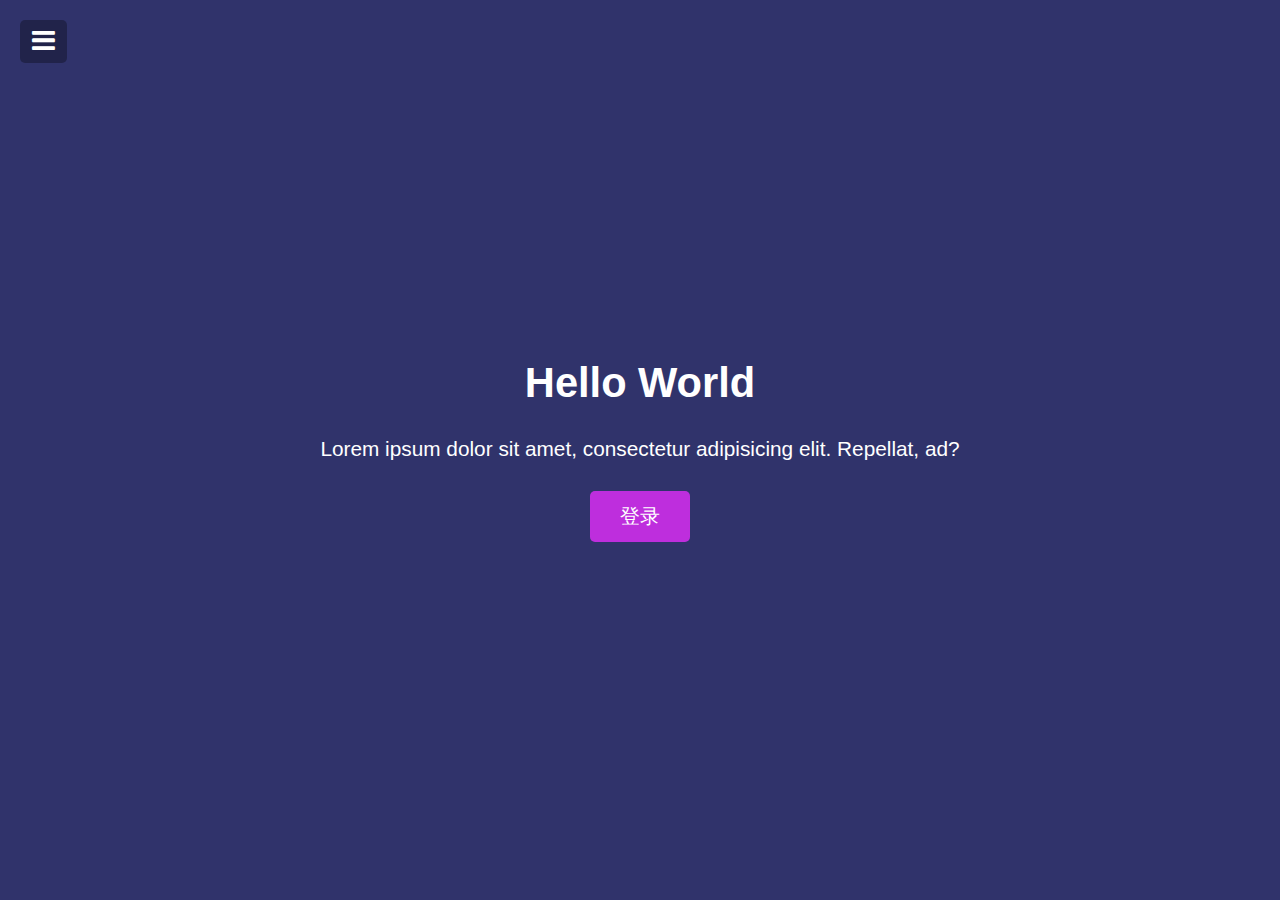
==== index.html @ f212ef92 "modal_menu_slider" ====
<!DOCTYPE html>
<html lang="en">
<head>
    <meta charset="UTF-8">
    <meta name="viewport" content="width=device-width, initial-scale=1.0">
    <title>Modal menu slider</title>
    <link rel="stylesheet" href="./style.css">
     <link rel="stylesheet" href="https://stackpath.bootstrapcdn.com/font-awesome/4.7.0/css/font-awesome.min.css">
</head>
<body>
    <nav>
        <ul>
            <li><a href="#">主页</a></li>
            <li><a href="#">内容介绍</a></li>
            <li><a href="#">关于我们</a></li>
            <li><a href="#">联系我们</a></li>
        </ul>
    </nav>

    <header>
        <button id="toggle" class="toggle">
            <i class="fa fa-bars fa-2x"></i>
        </button>

        <h1>Hello World</h1>
        <p> Lorem ipsum dolor sit amet, consectetur adipisicing elit. Repellat, ad?</p>
        <button class="cta-btn" id="open">登录</button>
    </header>

    <!-- modal -->
    <div class="modal-container" id="modal">
        <div class="modal">
            <button class="close-btn" id="close">
                <i class="fa fa-times"></i>
            </button>
            <div class="modal-header">
                <h3>登录</h3>
            </div>
            <div class="modal-content">
                <p>登录了解更多课程及促销活动</p>
                <form class="modal-form">
                    <div>
                        <label for="name">姓名</label>
                        <input type="text" id="name" placeholder="请输入姓名" class="form-input">
                    </div>
                    <div>
                        <label for="email">邮箱</label>
                        <input type="email" id="email" placeholder="请输入邮箱" class="form-input">
                    </div>
                    <div>
                        <label for="password">密码</label>
                        <input type="password" id="password" placeholder="请输入密码" class="form-input">
                    </div>
                    <div>
                        <label for="password2">确认密码</label>
                        <input type="password" id="password2" placeholder="请输入确认密码" class="form-input">
                    </div>
                    <input type="submit" value="提交" class="form-submit">
                </form>
            </div>
        </div>
    </div>
    <script src="./main.js"></script>
</body>
</html>
---- style.css ----
:root{
    --modal-duration:1s;
    --primary-color:#30336b;
    --secondary-color:#be2edd;
}

* {
    box-sizing: border-box;
}

body{
    font-family: 'Segoe UI', Tahoma, Geneva, Verdana, sans-serif;
    margin:0;
    transition: transform 0.3s ease;
}

body.show-nav{
    transform: translateX(200px);
}

nav{
    background-color: var(--primary-color);
    border-right: 2px solid rgba(200,200,200,.1);
    color:#fff;
    position:fixed;
    top: 0;
    left: 0;
    width: 200px;
    height: 100vh;
    z-index: 100;
    transform: translateX(-100%);
}

nav ul{
    padding: 0;
    list-style-type: none;
    margin: 0;
}

nav ul li{
    border-bottom: 2px solid rgba(200,200,200,.1);
    padding:20px;
}

nav ul li a{
    color: #fff;
    text-decoration: none;
}

nav ul li a:hover{
    text-decoration: underline;
}

header{
    background-color: var(--primary-color);
    color: #fff;
    font-size: 130%;
    text-align: center;
    position: relative;
    height: 100vh;
    display:flex;
    flex-direction: column;
    justify-content: center;
    align-items: center;
}

header h1{
    margin: 0;
}

header p{
    margin:30px 0;
}

button,input[type='submit']{
    background-color: var(--secondary-color);
    border:0;
    border-radius: 5px;
    color: #fff;
    cursor: pointer;
    padding: 8px 12px;
}

button:focus{
    outline:none;
}

.toggle{
    background-color:rgba(0,0,0,.3);
    position:absolute;
    top:20px;
    left: 20px;
}

.cta-btn{
    width: 100px;
    padding: 12px 0;
    font-size:20px;
}

.modal-container.show-modal{
    display:block;
}

.modal-container{
    background-color:rgba(0,0,0,.6);
    position:fixed;
    top: 0;
    left: 0;
    right: 0;
    bottom: 0;
    display:none;
}

.modal{
    background:#fff;
    border-radius: 5px;
    box-shadow: 0 0 10px rgba(0,0,0,.3);
    position:absolute;
    overflow: hidden;
    top:50%;
    left: 50%;
    transform:translate(-50%,-50%);
    max-width: 100%;
    width: 400px;
    animation-name: modalopen;
    animation-duration: var(--modal-duration);
}


.modal-header{
    background-color:var(--primary-color);
    color:#fff;
    padding:15px;
}

.modal-header h3{
    margin: 0;
    border-bottom: 1px solid #333;
}

.close-btn{
    background-color: transparent;
    position:absolute;
    top: 0;
    right: 0;
    font-size:25px;
}

.modal-content{
    padding: 20px;
}

.modal-form div{
    margin: 15px 0;
}


.modal-form label{
    display: block;
    margin-bottom: 5px;
}

.modal-form .form-input{
    padding: 8px;
    width: 100%;
}

@keyframes modalopen{
    from{
        opacity: 0;
    }
    to{
        opacity: 1;
    }
}
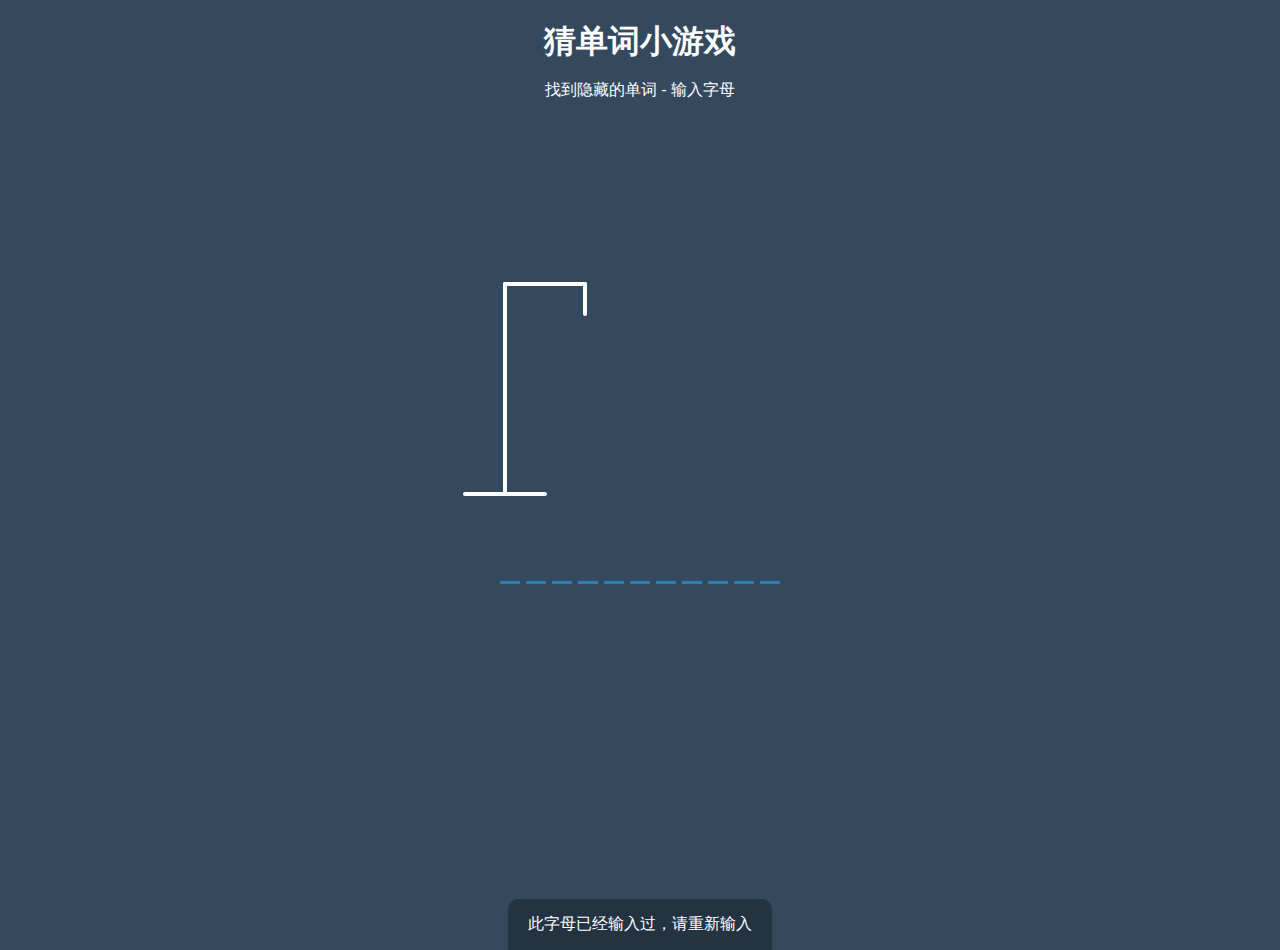
==== commit e84bef6e: "guess_word" ====
--- a/index.html
+++ b/index.html
@@ -3,63 +3,50 @@
 <head>
     <meta charset="UTF-8">
     <meta name="viewport" content="width=device-width, initial-scale=1.0">
-    <title>Modal menu slider</title>
+    <title>猜单词游戏</title>
     <link rel="stylesheet" href="./style.css">
-     <link rel="stylesheet" href="https://stackpath.bootstrapcdn.com/font-awesome/4.7.0/css/font-awesome.min.css">
 </head>
 <body>
-    <nav>
-        <ul>
-            <li><a href="#">主页</a></li>
-            <li><a href="#">内容介绍</a></li>
-            <li><a href="#">关于我们</a></li>
-            <li><a href="#">联系我们</a></li>
-        </ul>
-    </nav>
+    <h1>猜单词小游戏</h1>
+    <p>找到隐藏的单词 - 输入字母</p>
+    <div class="game-container">
+        <svg height="250" width="200" class="figure-container">
+            <line x1="60" y1="20" x2="140" y2="20" />
+            <line x1="140" y1="20" x2="140" y2="50" />
+            <line x1="60" y1="20" x2="60" y2="230" />
+            <line x1="20" y1="230" x2="100" y2="230" />
 
-    <header>
-        <button id="toggle" class="toggle">
-            <i class="fa fa-bars fa-2x"></i>
-        </button>
+            <!-- 火柴人 -->
+            <circle cx="140" cy="70" r="20" class="figure-part" />
+            <line x1="140" y1="90" x2="140" y2="140" class="figure-part" />
+            <line x1="140" y1="120" x2="120" y2="100" class="figure-part" />
+            <line x1="140" y1="120" x2="160" y2="100" class="figure-part" />
+            <line x1="140" y1="140" x2="120" y2="170" class="figure-part" />
+            <line x1="140" y1="140" x2="160" y2="170" class="figure-part" />
+        </svg>
 
-        <h1>Hello World</h1>
-        <p> Lorem ipsum dolor sit amet, consectetur adipisicing elit. Repellat, ad?</p>
-        <button class="cta-btn" id="open">登录</button>
-    </header>
+        <!-- 错误提示 -->
+        <div class="wrong-letters-container">
+            <div id="wrong-letters"></div>
+        </div>
 
-    <!-- modal -->
-    <div class="modal-container" id="modal">
-        <div class="modal">
-            <button class="close-btn" id="close">
-                <i class="fa fa-times"></i>
-            </button>
-            <div class="modal-header">
-                <h3>登录</h3>
-            </div>
-            <div class="modal-content">
-                <p>登录了解更多课程及促销活动</p>
-                <form class="modal-form">
-                    <div>
-                        <label for="name">姓名</label>
-                        <input type="text" id="name" placeholder="请输入姓名" class="form-input">
-                    </div>
-                    <div>
-                        <label for="email">邮箱</label>
-                        <input type="email" id="email" placeholder="请输入邮箱" class="form-input">
-                    </div>
-                    <div>
-                        <label for="password">密码</label>
-                        <input type="password" id="password" placeholder="请输入密码" class="form-input">
-                    </div>
-                    <div>
-                        <label for="password2">确认密码</label>
-                        <input type="password" id="password2" placeholder="请输入确认密码" class="form-input">
-                    </div>
-                    <input type="submit" value="提交" class="form-submit">
-                </form>
-            </div>
+        <!-- 单词输入框 -->
+        <div id="word" class="word"></div>
+    </div>
+
+    <!-- 弹出框 -->
+    <div class="popup-container" id="popup-container">
+        <div class="popup">
+            <h2 id="final-message"></h2>
+            <button id="play-button">再玩一次</button>
         </div>
     </div>
+
+    <!-- 提示框 -->
+    <div id="notification-container" class="notification-container">
+        <p>此字母已经输入过，请重新输入</p>
+    </div>
+    
     <script src="./main.js"></script>
 </body>
 </html>--- a/style.css
+++ b/style.css
@@ -1,176 +1,130 @@
-:root{
-    --modal-duration:1s;
-    --primary-color:#30336b;
-    --secondary-color:#be2edd;
-}
-
-* {
+*{
     box-sizing: border-box;
 }
 
 body{
-    font-family: 'Segoe UI', Tahoma, Geneva, Verdana, sans-serif;
-    margin:0;
-    transition: transform 0.3s ease;
+    background-color: #34495e;
+    color: #fff;
+    display:flex;
+    flex-direction:column;
+    align-items: center;
+    height: 80vh;
+    margin: 0;
+    overflow:hidden;
+    font-family: Arial, Helvetica, sans-serif;
 }
 
-body.show-nav{
-    transform: translateX(200px);
+h1{
+    margin: 20px 0 0;
 }
 
-nav{
-    background-color: var(--primary-color);
-    border-right: 2px solid rgba(200,200,200,.1);
-    color:#fff;
-    position:fixed;
-    top: 0;
-    left: 0;
-    width: 200px;
-    height: 100vh;
-    z-index: 100;
-    transform: translateX(-100%);
+.game-container{
+    padding: 20px 30px;
+    position: relative;
+    margin: auto;
+    height: 350px;
+    width: 450px;
 }
 
-nav ul{
-    padding: 0;
-    list-style-type: none;
-    margin: 0;
+.figure-container{
+    fill: transparent;
+    stroke:#fff;
+    stroke-width:4px;
+    stroke-linecap: round; 
 }
 
-nav ul li{
-    border-bottom: 2px solid rgba(200,200,200,.1);
-    padding:20px;
+.figure-part{
+    display:none;
 }
 
-nav ul li a{
-    color: #fff;
-    text-decoration: none;
+.wrong-letters-container{
+    position:absolute;
+    top:20px;
+    right: 20px;
+    display: flex;
+    flex-direction: column;
+    text-align:right;
 }
 
-nav ul li a:hover{
-    text-decoration: underline;
+.wrong-letters-container p{
+    margin: 0 0 5px;
 }
 
-header{
-    background-color: var(--primary-color);
-    color: #fff;
-    font-size: 130%;
-    text-align: center;
-    position: relative;
-    height: 100vh;
-    display:flex;
-    flex-direction: column;
-    justify-content: center;
-    align-items: center;
+.wrong-letters-container span{
+    font-size: 24px;
 }
 
-header h1{
-    margin: 0;
+.word{
+    display: flex;
+    position:absolute;
+    bottom:10px;
+    left: 50%;
+    transform:translateX(-50%);
 }
 
-header p{
-    margin:30px 0;
+.letter{
+    border-bottom: 3px solid #2980b9;
+    display:inline-flex;
+    font-size: 30px;
+    align-items: center;
+    justify-content:center;
+    margin: 0 3px;
+    height: 50px;
+    width:20px;
 }
 
-button,input[type='submit']{
-    background-color: var(--secondary-color);
-    border:0;
-    border-radius: 5px;
-    color: #fff;
-    cursor: pointer;
-    padding: 8px 12px;
-}
-
-button:focus{
-    outline:none;
-}
-
-.toggle{
+.popup-container{
     background-color:rgba(0,0,0,.3);
-    position:absolute;
-    top:20px;
-    left: 20px;
-}
-
-.cta-btn{
-    width: 100px;
-    padding: 12px 0;
-    font-size:20px;
-}
-
-.modal-container.show-modal{
-    display:block;
-}
-
-.modal-container{
-    background-color:rgba(0,0,0,.6);
     position:fixed;
     top: 0;
     left: 0;
     right: 0;
     bottom: 0;
-    display:none;
+    display: flex;
+    align-items:center;
+    justify-content: center;
+    display: none; 
 }
 
-.modal{
-    background:#fff;
+.popup{
+    background-color:#2980b9;
     border-radius: 5px;
-    box-shadow: 0 0 10px rgba(0,0,0,.3);
-    position:absolute;
-    overflow: hidden;
-    top:50%;
-    left: 50%;
-    transform:translate(-50%,-50%);
-    max-width: 100%;
-    width: 400px;
-    animation-name: modalopen;
-    animation-duration: var(--modal-duration);
+    box-shadow: 0 15px 10px 3px rgba(0,0,0,.1);
+    padding: 20px;
+    text-align: center;
 }
 
-
-.modal-header{
-    background-color:var(--primary-color);
-    color:#fff;
-    padding:15px;
+.popup button{
+    cursor: pointer;
+    background-color:#fff;
+    color: #2980b9;
+    border: 0;
+    margin-top: 20px;
+    padding:12px 20px;
+    font-size: 16px;
 }
 
-.modal-header h3{
-    margin: 0;
-    border-bottom: 1px solid #333;
+.popup button:focus{
+    outline:0;
 }
 
-.close-btn{
-    background-color: transparent;
-    position:absolute;
-    top: 0;
-    right: 0;
-    font-size:25px;
+.popup button:active{
+    transform: scale(0.95);
 }
 
-.modal-content{
-    padding: 20px;
+.notification-container{
+    background-color:rgba(0,0,0,.3);
+    border-radius: 10px 10px 0 0;
+    padding:15px 20px;
+    position: absolute;
+    bottom:-50px;
+    transition:transform 0.3s ease-in-out;
 }
 
-.modal-form div{
-    margin: 15px 0;
+.notification-container p{
+    margin:0;
 }
 
-
-.modal-form label{
-    display: block;
-    margin-bottom: 5px;
-}
-
-.modal-form .form-input{
-    padding: 8px;
-    width: 100%;
-}
-
-@keyframes modalopen{
-    from{
-        opacity: 0;
-    }
-    to{
-        opacity: 1;
-    }
+.notification-container.show{
+    transform:translateY(-50px);
 }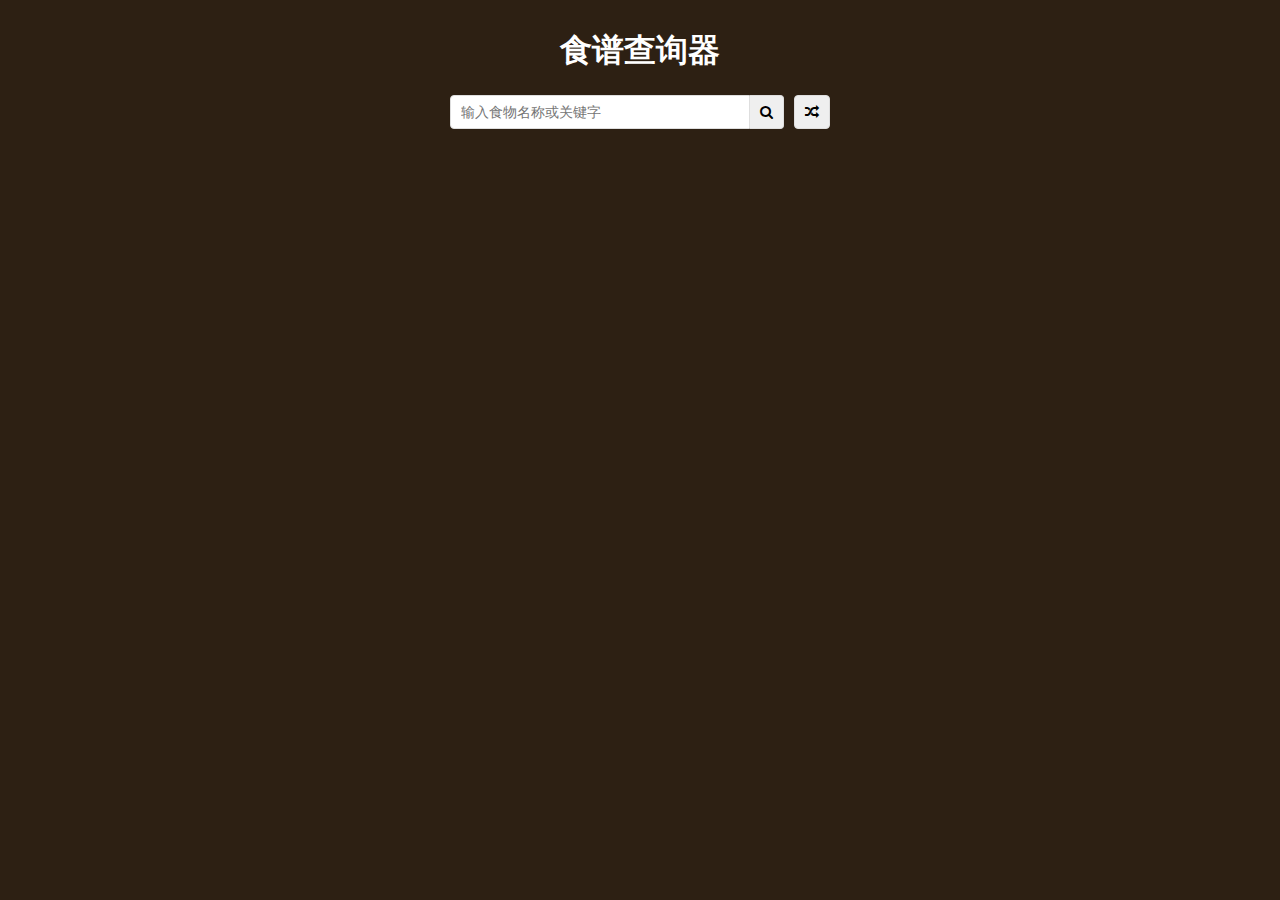
==== commit 10f577b3: "meal_finder" ====
--- a/index.html
+++ b/index.html
@@ -3,50 +3,31 @@
 <head>
     <meta charset="UTF-8">
     <meta name="viewport" content="width=device-width, initial-scale=1.0">
-    <title>猜单词游戏</title>
+    <title>食谱查询器</title>
     <link rel="stylesheet" href="./style.css">
+    <link rel="stylesheet" href="https://stackpath.bootstrapcdn.com/font-awesome/4.7.0/css/font-awesome.min.css">
 </head>
 <body>
-    <h1>猜单词小游戏</h1>
-    <p>找到隐藏的单词 - 输入字母</p>
-    <div class="game-container">
-        <svg height="250" width="200" class="figure-container">
-            <line x1="60" y1="20" x2="140" y2="20" />
-            <line x1="140" y1="20" x2="140" y2="50" />
-            <line x1="60" y1="20" x2="60" y2="230" />
-            <line x1="20" y1="230" x2="100" y2="230" />
+    <div class="container">
+        <h1>食谱查询器</h1>
 
-            <!-- 火柴人 -->
-            <circle cx="140" cy="70" r="20" class="figure-part" />
-            <line x1="140" y1="90" x2="140" y2="140" class="figure-part" />
-            <line x1="140" y1="120" x2="120" y2="100" class="figure-part" />
-            <line x1="140" y1="120" x2="160" y2="100" class="figure-part" />
-            <line x1="140" y1="140" x2="120" y2="170" class="figure-part" />
-            <line x1="140" y1="140" x2="160" y2="170" class="figure-part" />
-        </svg>
-
-        <!-- 错误提示 -->
-        <div class="wrong-letters-container">
-            <div id="wrong-letters"></div>
+        <div class="flex">
+            <form class="flex" id="submit">
+                <input type="text" id="search" placeholder="输入食物名称或关键字">
+                <button class="search-btn" type="submit">
+                    <i class="fa fa-search"></i>
+                </button>
+            </form>
+            <button class="random-btn" id="random">
+                <i class="fa fa-random"></i>
+            </button>
         </div>
 
-        <!-- 单词输入框 -->
-        <div id="word" class="word"></div>
+        <div id="result-heading"></div>
+        <div id="meals" class="meals"></div>
+        <div id="single-meal"></div>
     </div>
 
-    <!-- 弹出框 -->
-    <div class="popup-container" id="popup-container">
-        <div class="popup">
-            <h2 id="final-message"></h2>
-            <button id="play-button">再玩一次</button>
-        </div>
-    </div>
-
-    <!-- 提示框 -->
-    <div id="notification-container" class="notification-container">
-        <p>此字母已经输入过，请重新输入</p>
-    </div>
-    
     <script src="./main.js"></script>
 </body>
 </html>--- a/style.css
+++ b/style.css
@@ -3,128 +3,164 @@
 }
 
 body{
-    background-color: #34495e;
-    color: #fff;
+    background-color: #2d2013;
+    color:#ffffff;
+    font-family: Verdana, Geneva, Tahoma, sans-serif;
+}
+
+.container{
+    margin:auto;
+    max-width:800px;
     display:flex;
     flex-direction:column;
     align-items: center;
-    height: 80vh;
-    margin: 0;
-    overflow:hidden;
-    font-family: Arial, Helvetica, sans-serif;
+    justify-content:center;
 }
 
-h1{
-    margin: 20px 0 0;
+.flex{
+    display:flex;
 }
 
-.game-container{
-    padding: 20px 30px;
-    position: relative;
-    margin: auto;
-    height: 350px;
-    width: 450px;
+input,button{
+    border:1px solid #dedede;
+    border-top-left-radius: 4px;
+    border-bottom-left-radius: 4px;
+    font-size: 14px;
+    padding:8px 10px;
+    margin: 0;
 }
 
-.figure-container{
-    fill: transparent;
-    stroke:#fff;
-    stroke-width:4px;
-    stroke-linecap: round; 
+input:focus,button:focus{
+    outline:none;
 }
 
-.figure-part{
-    display:none;
+input[type="text"]{
+    width:300px;
 }
 
-.wrong-letters-container{
-    position:absolute;
-    top:20px;
-    right: 20px;
-    display: flex;
-    flex-direction: column;
-    text-align:right;
+.search-btn{
+    cursor: pointer;
+    border-left: 0;
+    border-radius: 0;
+    border-top-right-radius: 4px;
+    border-bottom-right-radius: 4px;
 }
 
-.wrong-letters-container p{
-    margin: 0 0 5px;
+.random-btn{
+    cursor: pointer;
+    margin-left: 10px;
+    border-top-right-radius: 4px;
+    border-bottom-right-radius: 4px;
 }
 
-.wrong-letters-container span{
-    font-size: 24px;
+.meals{
+    display: grid;
+    grid-template-columns: repeat(4,1fr);
+    grid-gap:20px;
+    margin-top:20px;
 }
 
-.word{
-    display: flex;
-    position:absolute;
-    bottom:10px;
-    left: 50%;
-    transform:translateX(-50%);
-}
-
-.letter{
-    border-bottom: 3px solid #2980b9;
-    display:inline-flex;
-    font-size: 30px;
-    align-items: center;
-    justify-content:center;
-    margin: 0 3px;
-    height: 50px;
-    width:20px;
-}
-
-.popup-container{
-    background-color:rgba(0,0,0,.3);
-    position:fixed;
-    top: 0;
-    left: 0;
-    right: 0;
-    bottom: 0;
-    display: flex;
-    align-items:center;
-    justify-content: center;
-    display: none; 
-}
-
-.popup{
-    background-color:#2980b9;
-    border-radius: 5px;
-    box-shadow: 0 15px 10px 3px rgba(0,0,0,.1);
-    padding: 20px;
+.meal{
+    cursor: pointer;
+    position: relative;
+    height: 180px;
+    width:180px;
     text-align: center;
 }
 
-.popup button{
-    cursor: pointer;
-    background-color:#fff;
-    color: #2980b9;
-    border: 0;
-    margin-top: 20px;
-    padding:12px 20px;
-    font-size: 16px;
+.meal img{
+    width: 100%;
+    height: 100%;
+    border: 4px solid #fff;
+    border-radius: 2px;
 }
 
-.popup button:focus{
-    outline:0;
+.meal .meal-info{
+    position: absolute;
+    top: 0;
+    left: 0;
+    width: 100%;
+    height: 100%;
+    background-color: rgba(0,0,0,.7);
+    display: flex;
+    align-items: center;
+    justify-content: center;
+    opacity: 0;
+    transition: opacity 0.2s ease-in;
 }
 
-.popup button:active{
-    transform: scale(0.95);
+.meal:hover .meal-info{
+    opacity: 1;
 }
 
-.notification-container{
-    background-color:rgba(0,0,0,.3);
-    border-radius: 10px 10px 0 0;
-    padding:15px 20px;
-    position: absolute;
-    bottom:-50px;
-    transition:transform 0.3s ease-in-out;
+.single-meal {
+    margin: 30px auto;
+    width: 70%;
 }
-
-.notification-container p{
-    margin:0;
+  
+.single-meal img {
+    width: 300px;
+    margin: 15px;
+    border: 4px solid #fff;
+    border-radius: 2px;
 }
-
-.notification-container.show{
-    transform:translateY(-50px);
-}+  
+.single-meal-info {
+    margin: 20px;
+    padding: 10px;
+    border: 2px #e09850 dashed;
+    border-radius: 5px;
+}
+  
+.single-meal p {
+    margin: 0 auto;
+    letter-spacing: 0.5px;
+    line-height: 1.5;
+}
+  
+.single-meal ul {
+    padding-left: 0;
+    list-style-type: none;
+}
+  
+.single-meal ul li {
+    border: 1px solid #ededed;
+    border-radius: 5px;
+    background-color: #fff;
+    display: inline-block;
+    color: #2d2013;
+    font-size: 12px;
+    font-weight: bold;
+    padding: 5px;
+    margin: 0 5px 5px 0;
+}
+  
+@media (max-width: 800px) {
+    .meals {
+      grid-template-columns: repeat(3, 1fr);
+    }
+}
+  
+@media (max-width: 700px) {
+    .meals {
+      grid-template-columns: repeat(2, 1fr);
+    }
+    .meal {
+      height: 200px;
+      width: 200px;
+    }
+}
+  
+@media (max-width: 500px) {
+    input[type="text"] {
+      width: 100%;
+    }
+    .meals {
+      grid-template-columns: 1fr;
+    }
+    .meal {
+      width: 300px;
+      height: 300px;
+    }
+}
+  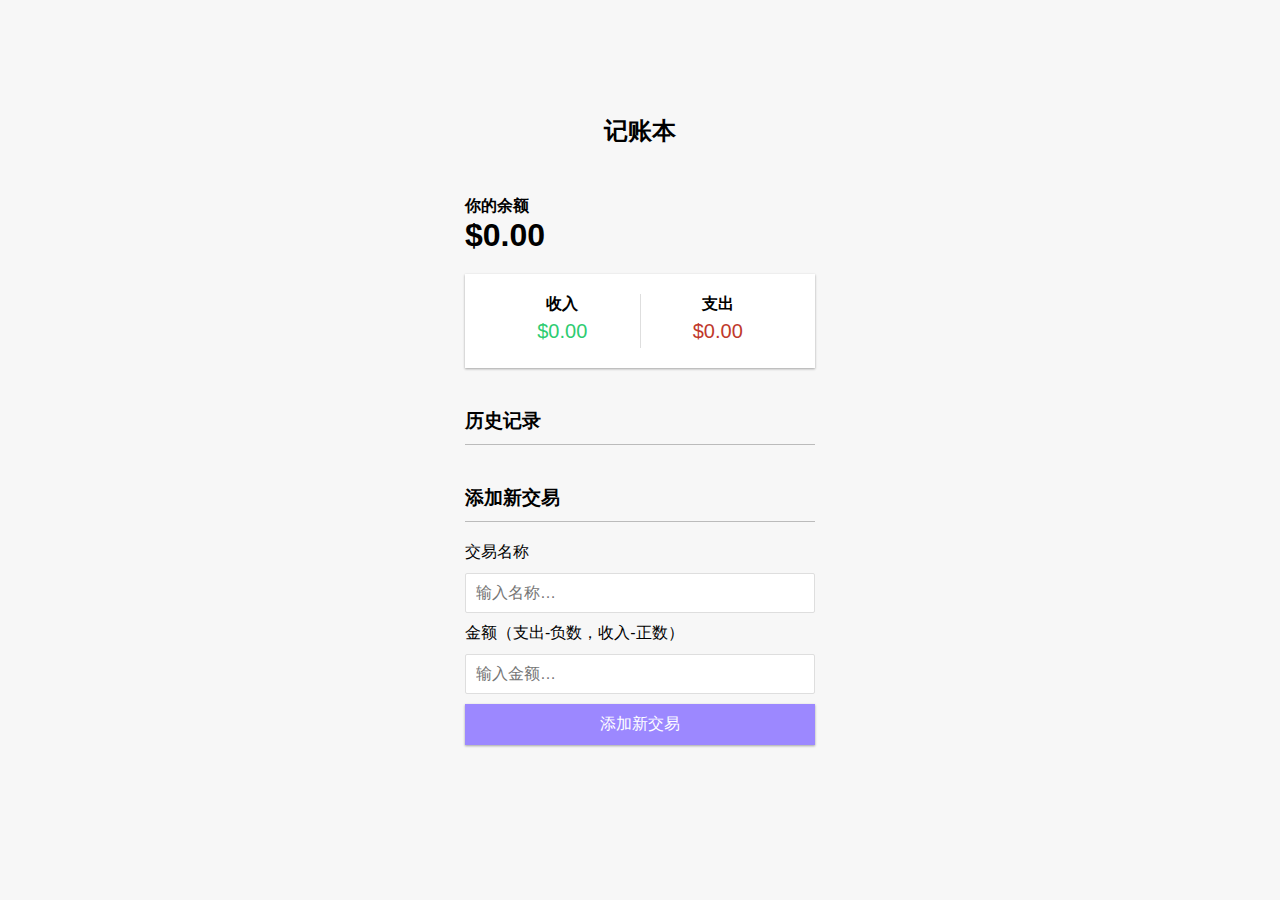
==== commit 6eb53698: "expense_tracker" ====
--- a/index.html
+++ b/index.html
@@ -1,33 +1,47 @@
-<!DOCTYPE html>
+<!doctype html>
 <html lang="en">
 <head>
     <meta charset="UTF-8">
-    <meta name="viewport" content="width=device-width, initial-scale=1.0">
-    <title>食谱查询器</title>
+    <meta name="viewport"
+          content="width=device-width, user-scalable=no, initial-scale=1.0, maximum-scale=1.0, minimum-scale=1.0">
+    <meta http-equiv="X-UA-Compatible" content="ie=edge">
+    <title>记账本</title>
     <link rel="stylesheet" href="./style.css">
-    <link rel="stylesheet" href="https://stackpath.bootstrapcdn.com/font-awesome/4.7.0/css/font-awesome.min.css">
 </head>
 <body>
+    <h2>记账本</h2>
+    <!--   收支栏   -->
     <div class="container">
-        <h1>食谱查询器</h1>
+        <h4>你的余额</h4>
+        <h1 id="balance">$0.00</h1>
 
-        <div class="flex">
-            <form class="flex" id="submit">
-                <input type="text" id="search" placeholder="输入食物名称或关键字">
-                <button class="search-btn" type="submit">
-                    <i class="fa fa-search"></i>
-                </button>
-            </form>
-            <button class="random-btn" id="random">
-                <i class="fa fa-random"></i>
-            </button>
+        <div class="inc-exp-container">
+            <div>
+                <h4>收入</h4>
+                <p id="money-plus" class="money plus">+$0.00</p>
+            </div>
+            <div>
+                <h4>支出</h4>
+                <p id="money-minus" class="money minus">-$0.00</p>
+            </div>
         </div>
-
-        <div id="result-heading"></div>
-        <div id="meals" class="meals"></div>
-        <div id="single-meal"></div>
+        <!--   历史记录   -->
+        <h3>历史记录</h3>
+        <ul id="list" class="list"></ul>
+        <!--   添加新交易   -->
+        <h3>添加新交易</h3>
+        <form id="form">
+            <div class="form-control">
+                <label for="text">交易名称</label>
+                <input type="text" id="text" placeholder="输入名称…">
+            </div>
+            <div class="form-control">
+                <label for="amount">金额（支出-负数，收入-正数）</label>
+                <input type="number" id="amount" placeholder="输入金额…">
+            </div>
+            <button class="btn">添加新交易</button>
+        </form>
     </div>
-
     <script src="./main.js"></script>
 </body>
 </html>--- a/style.css
+++ b/style.css
@@ -1,166 +1,149 @@
+:root {
+    --box-shadow: 0 1px 3px rgba(0, 0, 0, 0.12), 0 1px 2px rgba(0, 0, 0, 0.24);
+    --plus-color: #2ecc71;
+    --minus-color: #c0392b;
+    --delete-btn: #e74c3c;
+    --add-btn: #9c88ff;
+}
+
 *{
     box-sizing: border-box;
 }
 
 body{
-    background-color: #2d2013;
-    color:#ffffff;
-    font-family: Verdana, Geneva, Tahoma, sans-serif;
+    background-color: #f7f7f7;
+    display: flex;
+    flex-direction: column;
+    align-items: center;
+    justify-content: center;
+    min-height: 100vh;
+    margin: 0;
+    font-family: Arial, Helvetica, sans-serif;
 }
 
 .container{
-    margin:auto;
-    max-width:800px;
-    display:flex;
-    flex-direction:column;
-    align-items: center;
-    justify-content:center;
+    margin: 30px auto;
+    width: 350px;
 }
 
-.flex{
-    display:flex;
-}
-
-input,button{
-    border:1px solid #dedede;
-    border-top-left-radius: 4px;
-    border-bottom-left-radius: 4px;
-    font-size: 14px;
-    padding:8px 10px;
+h1{
     margin: 0;
 }
 
-input:focus,button:focus{
-    outline:none;
+h3{
+    border-bottom: 1px solid #bbb;
+    padding-bottom: 10px;
+    margin: 40px 0 10px;
 }
 
-input[type="text"]{
-    width:300px;
+h4{
+    margin: 0;
 }
 
-.search-btn{
-    cursor: pointer;
-    border-left: 0;
-    border-radius: 0;
-    border-top-right-radius: 4px;
-    border-bottom-right-radius: 4px;
+.inc-exp-container{
+    background-color: #fff;
+    box-shadow: var(--box-shadow);
+    padding: 20px;
+    display: flex;
+    justify-content: space-between;
+    margin: 20px 0;
 }
 
-.random-btn{
-    cursor: pointer;
-    margin-left: 10px;
-    border-top-right-radius: 4px;
-    border-bottom-right-radius: 4px;
-}
-
-.meals{
-    display: grid;
-    grid-template-columns: repeat(4,1fr);
-    grid-gap:20px;
-    margin-top:20px;
-}
-
-.meal{
-    cursor: pointer;
-    position: relative;
-    height: 180px;
-    width:180px;
+.inc-exp-container > div{
+    flex:1;
     text-align: center;
 }
 
-.meal img{
-    width: 100%;
-    height: 100%;
-    border: 4px solid #fff;
-    border-radius: 2px;
+.inc-exp-container > div:first-of-type{
+    border-right: 1px solid #dedede;
 }
 
-.meal .meal-info{
-    position: absolute;
-    top: 0;
-    left: 0;
-    width: 100%;
-    height: 100%;
-    background-color: rgba(0,0,0,.7);
-    display: flex;
-    align-items: center;
-    justify-content: center;
-    opacity: 0;
-    transition: opacity 0.2s ease-in;
+.money{
+    font-size: 20px;
+    margin: 5px 0;
 }
 
-.meal:hover .meal-info{
-    opacity: 1;
+.money.plus{
+    color: var(--plus-color);
 }
 
-.single-meal {
-    margin: 30px auto;
-    width: 70%;
+.money.minus{
+    color: var(--minus-color);
 }
-  
-.single-meal img {
-    width: 300px;
-    margin: 15px;
-    border: 4px solid #fff;
+
+label{
+    display: inline-block;
+    margin:10px 0;
+}
+
+input[type="text"],input[type="number"]{
+    border: 1px solid #dedede;
     border-radius: 2px;
+    display: block;
+    font-size: 16px;
+    padding: 10px;
+    width: 100%;
 }
-  
-.single-meal-info {
-    margin: 20px;
+
+.btn{
+    cursor: pointer;
+    background-color: var(--add-btn);
+    box-shadow: var(--box-shadow);
+    color: #fff;
+    border: 0;
+    display: block;
+    font-size: 16px;
+    margin: 10px 0 30px;
+    padding:10px;
+    width: 100%;
+}
+
+.btn,.delete-btn:focus{
+    outline: none;
+}
+
+.list{
+    list-style-type: none;
+    padding: 0;
+    margin-bottom: 20px;
+}
+
+.list li{
+    background-color: #fff;
+    box-shadow: var(--box-shadow);
+    color: #333;
+    display: flex;
+    justify-content: space-between;
+    align-items: center;
+    position: relative;
     padding: 10px;
-    border: 2px #e09850 dashed;
-    border-radius: 5px;
+    margin: 10px 0;
 }
-  
-.single-meal p {
-    margin: 0 auto;
-    letter-spacing: 0.5px;
-    line-height: 1.5;
+
+.list li.plus{
+    border-right: 5px solid var(--plus-color);
 }
-  
-.single-meal ul {
-    padding-left: 0;
-    list-style-type: none;
+
+.list li.minus{
+    border-right: 5px solid var(--minus-color);
 }
-  
-.single-meal ul li {
-    border: 1px solid #ededed;
-    border-radius: 5px;
-    background-color: #fff;
-    display: inline-block;
-    color: #2d2013;
-    font-size: 12px;
-    font-weight: bold;
-    padding: 5px;
-    margin: 0 5px 5px 0;
+
+.delete-btn{
+    cursor: pointer;
+    background-color: var(--delete-btn);
+    border:0;
+    color:#fff;
+    font-size: 20px;
+    line-height: 20px;
+    padding: 2px 5px;
+    position: absolute;
+    top: 50%;
+    left: 0;
+    transform: translate(-100%,-50%);
+    opacity: 0;
+    transition: opacity 0.3s ease;
 }
-  
-@media (max-width: 800px) {
-    .meals {
-      grid-template-columns: repeat(3, 1fr);
-    }
-}
-  
-@media (max-width: 700px) {
-    .meals {
-      grid-template-columns: repeat(2, 1fr);
-    }
-    .meal {
-      height: 200px;
-      width: 200px;
-    }
-}
-  
-@media (max-width: 500px) {
-    input[type="text"] {
-      width: 100%;
-    }
-    .meals {
-      grid-template-columns: 1fr;
-    }
-    .meal {
-      width: 300px;
-      height: 300px;
-    }
-}
-  +
+.list li:hover .delete-btn{
+    opacity: 1;
+}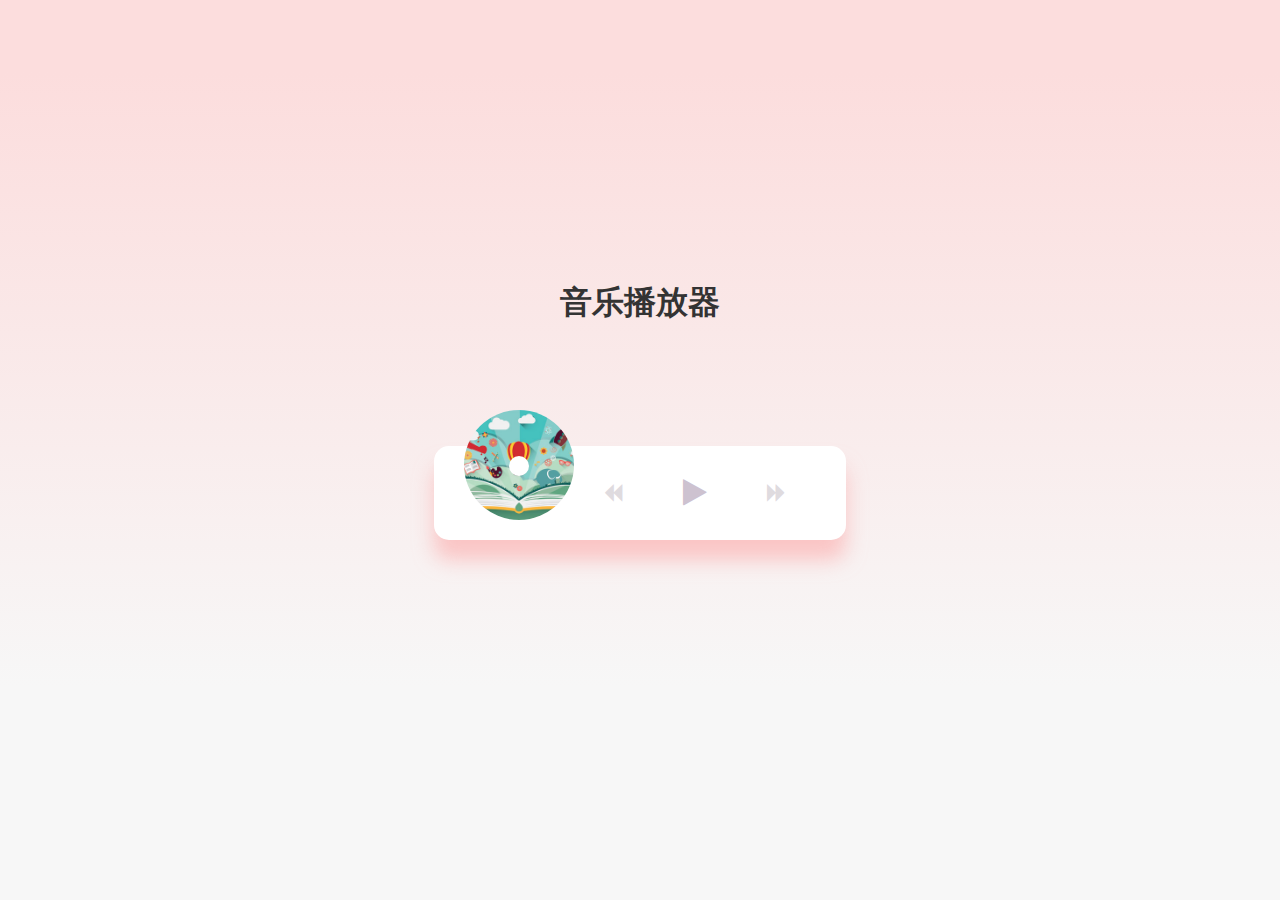
==== commit 237eff1b: "music-player" ====
--- a/index.html
+++ b/index.html
@@ -5,42 +5,38 @@
     <meta name="viewport"
           content="width=device-width, user-scalable=no, initial-scale=1.0, maximum-scale=1.0, minimum-scale=1.0">
     <meta http-equiv="X-UA-Compatible" content="ie=edge">
-    <title>记账本</title>
     <link rel="stylesheet" href="./style.css">
+    <link rel="stylesheet" href="https://stackpath.bootstrapcdn.com/font-awesome/4.7.0/css/font-awesome.min.css">
+    <title>音乐播放器</title>
 </head>
 <body>
-    <h2>记账本</h2>
-    <!--   收支栏   -->
-    <div class="container">
-        <h4>你的余额</h4>
-        <h1 id="balance">$0.00</h1>
+    <h1>音乐播放器</h1>
 
-        <div class="inc-exp-container">
-            <div>
-                <h4>收入</h4>
-                <p id="money-plus" class="money plus">+$0.00</p>
-            </div>
-            <div>
-                <h4>支出</h4>
-                <p id="money-minus" class="money minus">-$0.00</p>
+    <div class="music-container" id="music-container">
+        <div class="music-info">
+            <h4 id="title"></h4>
+            <div class="progress-container" id="progress-container">
+                <div class="progress" id="progress"></div>
             </div>
         </div>
-        <!--   历史记录   -->
-        <h3>历史记录</h3>
-        <ul id="list" class="list"></ul>
-        <!--   添加新交易   -->
-        <h3>添加新交易</h3>
-        <form id="form">
-            <div class="form-control">
-                <label for="text">交易名称</label>
-                <input type="text" id="text" placeholder="输入名称…">
-            </div>
-            <div class="form-control">
-                <label for="amount">金额（支出-负数，收入-正数）</label>
-                <input type="number" id="amount" placeholder="输入金额…">
-            </div>
-            <button class="btn">添加新交易</button>
-        </form>
+
+        <audio src="./music/ukulele.mp3" id="audio"></audio>
+
+        <div class="img-container">
+            <img src="./images/ukulele.jpg" alt="music-cover" id="cover">
+        </div>
+
+        <div class="navigation">
+            <button id="prev" class="action-btn">
+                <i class="fa fa-backward"></i>
+            </button>
+            <button id="play" class="action-btn action-btn-big">
+                <i class="fa fa-play"></i>
+            </button>
+            <button id="next" class="action-btn">
+                <i class="fa fa-forward"></i>
+            </button>
+        </div>
     </div>
     <script src="./main.js"></script>
 </body>
--- a/style.css
+++ b/style.css
@@ -1,149 +1,140 @@
-:root {
-    --box-shadow: 0 1px 3px rgba(0, 0, 0, 0.12), 0 1px 2px rgba(0, 0, 0, 0.24);
-    --plus-color: #2ecc71;
-    --minus-color: #c0392b;
-    --delete-btn: #e74c3c;
-    --add-btn: #9c88ff;
-}
-
 *{
     box-sizing: border-box;
 }
 
 body{
-    background-color: #f7f7f7;
+    background-image: linear-gradient(0deg,
+    rgba(247,247,247,1) 23.8%,
+    rgba(252,221,221,1) 92%);
+    height: 100vh;
     display: flex;
     flex-direction: column;
     align-items: center;
-    justify-content: center;
-    min-height: 100vh;
+    justify-content:center;
+    font-family: 'Segoe UI', Tahoma, Geneva, Verdana, sans-serif;
     margin: 0;
-    font-family: Arial, Helvetica, sans-serif;
-}
-
-.container{
-    margin: 30px auto;
-    width: 350px;
 }
 
 h1{
+    color: #333;
+}
+
+.music-container{
+    background-color: #fff;
+    border-radius: 15px;
+    box-shadow: 0 20px 20px 0 rgba(252,169,169,.6);
+    display: flex;
+    padding: 20px 30px;
+    position: relative;
+    margin:100px 0;
+    z-index: 10;
+}
+
+.img-container{
+    position: relative;
+    width: 110px;
+}
+
+.img-container::after{
+    content: '';
+    width: 20px;
+    height: 20px;
+    background-color: #fff;
+    border-radius: 50%;
+    position: absolute;
+    bottom: 100%;
+    left: 50%;
+    transform: translate(-50%,50%);
+}
+
+.img-container img{
+    border-radius: 50%;
+    object-fit: cover;
+    height: 110px;
+    width: inherit;
+    position: absolute;
+    bottom: 0;
+    left: 0;
+    animation: rotate 3s linear infinite;
+    animation-play-state: paused;
+}
+
+.music-container.play .img-container img{
+    animation-play-state: running;
+}
+
+@keyframes rotate {
+    from{
+        transform: rotate(0deg);
+    }
+    to{
+        transform: rotate(360deg);
+    }
+}
+
+.navigation{
+    display: flex;
+    align-items: center;
+    justify-content: center;
+    z-index: 1;
+}
+
+.action-btn{
+    background-color: #fff;
+    border:0;
+    color: #dfdbdf;
+    font-size: 20px;
+    cursor: pointer;
+    padding: 10px;
+    margin: 0 20px;
+}
+
+.action-btn:focus{
+    outline: none;
+}
+
+.action-btn.action-btn-big{
+    color: #cdc2d0;
+    font-size: 30px;
+}
+
+
+.music-info{
+    background-color: rgba(255,255,255,.5);
+    border-radius: 15px 15px 0 0;
+    position: absolute;
+    top: 0;
+    left: 20px;
+    transform: translateY(0%);
+    opacity: 0;
+    transition: all .3s ease-in;
+    z-index: 0;
+    width: calc(100% - 40px);
+    padding: 10px 10px 10px 150px;
+}
+
+.music-container.play .music-info{
+    transform: translateY(-100%);
+    opacity: 1;
+}
+
+.music-info h4{
     margin: 0;
 }
 
-h3{
-    border-bottom: 1px solid #bbb;
-    padding-bottom: 10px;
-    margin: 40px 0 10px;
-}
-
-h4{
-    margin: 0;
-}
-
-.inc-exp-container{
+.progress-container{
     background-color: #fff;
-    box-shadow: var(--box-shadow);
-    padding: 20px;
-    display: flex;
-    justify-content: space-between;
-    margin: 20px 0;
-}
-
-.inc-exp-container > div{
-    flex:1;
-    text-align: center;
-}
-
-.inc-exp-container > div:first-of-type{
-    border-right: 1px solid #dedede;
-}
-
-.money{
-    font-size: 20px;
-    margin: 5px 0;
-}
-
-.money.plus{
-    color: var(--plus-color);
-}
-
-.money.minus{
-    color: var(--minus-color);
-}
-
-label{
-    display: inline-block;
-    margin:10px 0;
-}
-
-input[type="text"],input[type="number"]{
-    border: 1px solid #dedede;
-    border-radius: 2px;
-    display: block;
-    font-size: 16px;
-    padding: 10px;
+    border-radius: 5px;
+    cursor: pointer;
+    margin: 10px 0;
+    height: 4px;
     width: 100%;
 }
 
-.btn{
-    cursor: pointer;
-    background-color: var(--add-btn);
-    box-shadow: var(--box-shadow);
-    color: #fff;
-    border: 0;
-    display: block;
-    font-size: 16px;
-    margin: 10px 0 30px;
-    padding:10px;
-    width: 100%;
-}
-
-.btn,.delete-btn:focus{
-    outline: none;
-}
-
-.list{
-    list-style-type: none;
-    padding: 0;
-    margin-bottom: 20px;
-}
-
-.list li{
-    background-color: #fff;
-    box-shadow: var(--box-shadow);
-    color: #333;
-    display: flex;
-    justify-content: space-between;
-    align-items: center;
-    position: relative;
-    padding: 10px;
-    margin: 10px 0;
-}
-
-.list li.plus{
-    border-right: 5px solid var(--plus-color);
-}
-
-.list li.minus{
-    border-right: 5px solid var(--minus-color);
-}
-
-.delete-btn{
-    cursor: pointer;
-    background-color: var(--delete-btn);
-    border:0;
-    color:#fff;
-    font-size: 20px;
-    line-height: 20px;
-    padding: 2px 5px;
-    position: absolute;
-    top: 50%;
-    left: 0;
-    transform: translate(-100%,-50%);
-    opacity: 0;
-    transition: opacity 0.3s ease;
-}
-
-.list li:hover .delete-btn{
-    opacity: 1;
+.progress{
+    background-color: #fe8daa;
+    border-radius: 5px;
+    height: 100%;
+    width: 0;
+    transition: width .1s linear;
 }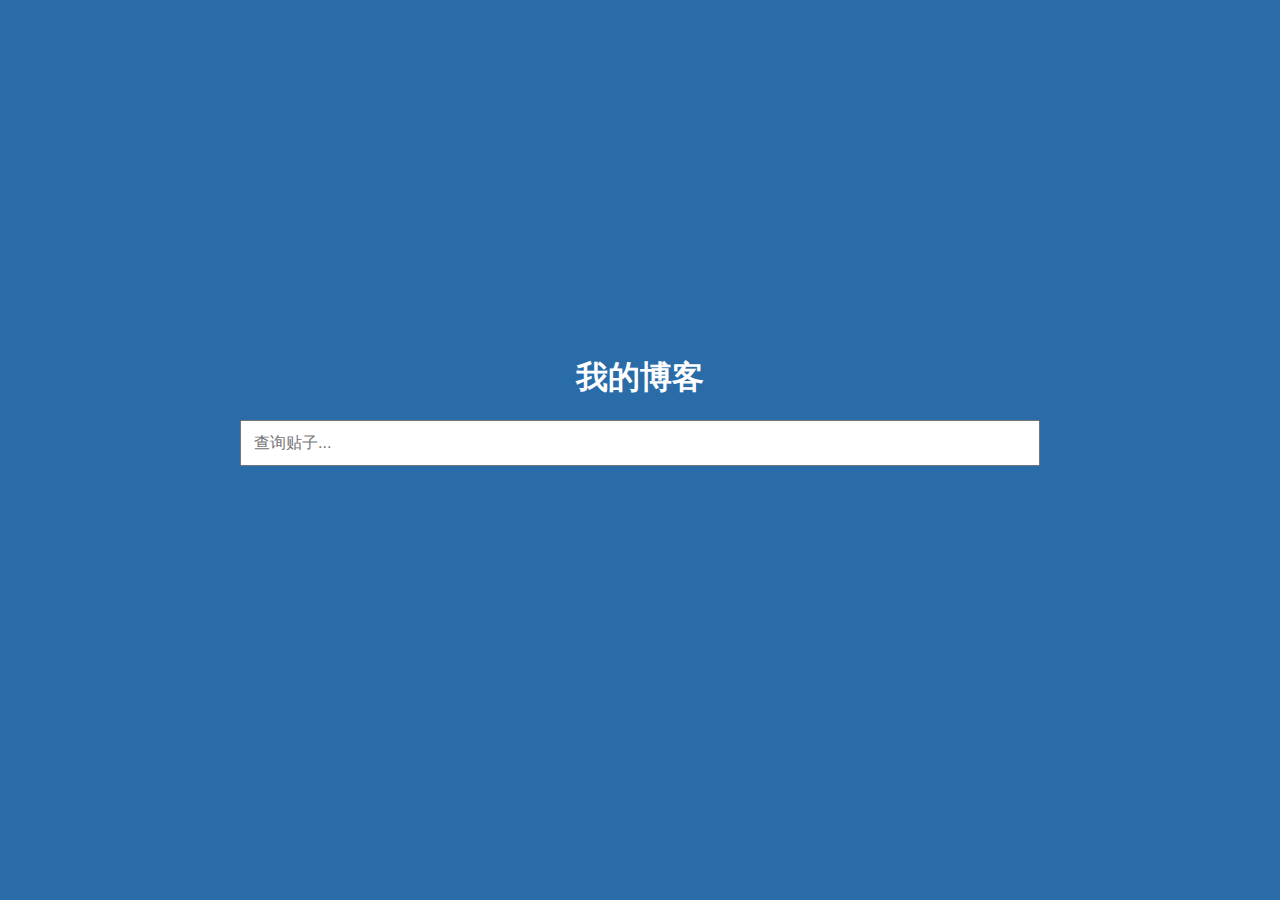
==== commit da1bd4f9: "infinite_scroll_blog" ====
--- a/index.html
+++ b/index.html
@@ -6,38 +6,24 @@
           content="width=device-width, user-scalable=no, initial-scale=1.0, maximum-scale=1.0, minimum-scale=1.0">
     <meta http-equiv="X-UA-Compatible" content="ie=edge">
     <link rel="stylesheet" href="./style.css">
-    <link rel="stylesheet" href="https://stackpath.bootstrapcdn.com/font-awesome/4.7.0/css/font-awesome.min.css">
-    <title>音乐播放器</title>
+    <title>我的博客</title>
 </head>
 <body>
-    <h1>音乐播放器</h1>
+    <h1>我的博客</h1>
 
-    <div class="music-container" id="music-container">
-        <div class="music-info">
-            <h4 id="title"></h4>
-            <div class="progress-container" id="progress-container">
-                <div class="progress" id="progress"></div>
-            </div>
-        </div>
+    <div class="filter-container">
+        <input type="text" id="filter" class="filter" placeholder="查询贴子...">
+    </div>
 
-        <audio src="./music/ukulele.mp3" id="audio"></audio>
+    <div class="posts-container" id="posts-container">
+    </div>
 
-        <div class="img-container">
-            <img src="./images/ukulele.jpg" alt="music-cover" id="cover">
-        </div>
+    <div class="loader">
+        <div class="circle"></div>
+        <div class="circle"></div>
+        <div class="circle"></div>
+    </div>
 
-        <div class="navigation">
-            <button id="prev" class="action-btn">
-                <i class="fa fa-backward"></i>
-            </button>
-            <button id="play" class="action-btn action-btn-big">
-                <i class="fa fa-play"></i>
-            </button>
-            <button id="next" class="action-btn">
-                <i class="fa fa-forward"></i>
-            </button>
-        </div>
-    </div>
     <script src="./main.js"></script>
 </body>
 </html>--- a/style.css
+++ b/style.css
@@ -3,138 +3,110 @@
 }
 
 body{
-    background-image: linear-gradient(0deg,
-    rgba(247,247,247,1) 23.8%,
-    rgba(252,221,221,1) 92%);
-    height: 100vh;
+    background-color: #296ca8;
+    color: #fff;
+    font-family: Arial, Helvetica, sans-serif;
     display: flex;
     flex-direction: column;
+    justify-content: center;
     align-items: center;
-    justify-content:center;
-    font-family: 'Segoe UI', Tahoma, Geneva, Verdana, sans-serif;
+    min-height: 100vh;
+    margin: 0;
+    padding-bottom: 100px;
+}
+
+h1{
+    margin-bottom: 0;
+    text-align: center;
+}
+
+.filter-container{
+    margin-top: 20px;
+    width: 80vw;
+    max-width: 800px;
+}
+
+.filter{
+    width: 100%;
+    padding: 12px;
+    font-size: 16px;
+}
+
+.post{
+    position: relative;
+    background-color: #4992d3;
+    box-shadow: 0 2px 4px rgba(0,0,0,.3);
+    border-radius: 3px;
+    padding: 20px;
+    margin: 40px 0;
+    width: 80vw;
+    max-width: 800px;
+    display: flex;
+}
+
+.post-title{
     margin: 0;
 }
 
-h1{
-    color: #333;
+.post-body{
+    margin: 15px 0 0;
+    line-height: 1.3;
 }
 
-.music-container{
-    background-color: #fff;
-    border-radius: 15px;
-    box-shadow: 0 20px 20px 0 rgba(252,169,169,.6);
-    display: flex;
-    padding: 20px 30px;
-    position: relative;
-    margin:100px 0;
-    z-index: 10;
+.post-info{
+    margin-left: 20px;
 }
 
-.img-container{
-    position: relative;
-    width: 110px;
+.post .number{
+    position: absolute;
+    top: -15px;
+    left: -15px;
+    font-size: 15px;
+    width: 40px;
+    height: 40px;
+    border-radius: 50%;
+    background-color: #fff;
+    color: #296ca8;
+    display: flex;
+    justify-content: center;
+    align-items: center;
+    padding: 7px 10px;
 }
 
-.img-container::after{
-    content: '';
-    width: 20px;
-    height: 20px;
-    background-color: #fff;
-    border-radius: 50%;
-    position: absolute;
-    bottom: 100%;
-    left: 50%;
-    transform: translate(-50%,50%);
+.loader{
+    opacity: 0;
+    display: flex;
+    position: fixed;
+    bottom: 50px;
+    transition: opacity .3s ease-in;
 }
 
-.img-container img{
-    border-radius: 50%;
-    object-fit: cover;
-    height: 110px;
-    width: inherit;
-    position: absolute;
-    bottom: 0;
-    left: 0;
-    animation: rotate 3s linear infinite;
-    animation-play-state: paused;
-}
-
-.music-container.play .img-container img{
-    animation-play-state: running;
-}
-
-@keyframes rotate {
-    from{
-        transform: rotate(0deg);
-    }
-    to{
-        transform: rotate(360deg);
-    }
-}
-
-.navigation{
-    display: flex;
-    align-items: center;
-    justify-content: center;
-    z-index: 1;
-}
-
-.action-btn{
-    background-color: #fff;
-    border:0;
-    color: #dfdbdf;
-    font-size: 20px;
-    cursor: pointer;
-    padding: 10px;
-    margin: 0 20px;
-}
-
-.action-btn:focus{
-    outline: none;
-}
-
-.action-btn.action-btn-big{
-    color: #cdc2d0;
-    font-size: 30px;
-}
-
-
-.music-info{
-    background-color: rgba(255,255,255,.5);
-    border-radius: 15px 15px 0 0;
-    position: absolute;
-    top: 0;
-    left: 20px;
-    transform: translateY(0%);
-    opacity: 0;
-    transition: all .3s ease-in;
-    z-index: 0;
-    width: calc(100% - 40px);
-    padding: 10px 10px 10px 150px;
-}
-
-.music-container.play .music-info{
-    transform: translateY(-100%);
+.loader.show{
     opacity: 1;
 }
 
-.music-info h4{
-    margin: 0;
+.circle{
+    background: #fff;
+    width: 10px;
+    height: 10px;
+    border-radius: 50%;
+    margin: 5px;
+    animation: bounce .5s ease-in infinite;
 }
 
-.progress-container{
-    background-color: #fff;
-    border-radius: 5px;
-    cursor: pointer;
-    margin: 10px 0;
-    height: 4px;
-    width: 100%;
+.circle:nth-of-type(2){
+    animation-delay: .1s;
 }
 
-.progress{
-    background-color: #fe8daa;
-    border-radius: 5px;
-    height: 100%;
-    width: 0;
-    transition: width .1s linear;
+.circle:nth-of-type(3){
+    animation-delay: .2s;
+}
+
+@keyframes bounce {
+    0%,100%{
+        transform: translateY(0);
+    }
+    50%{
+        transform: translateY(-10px);
+    }
 }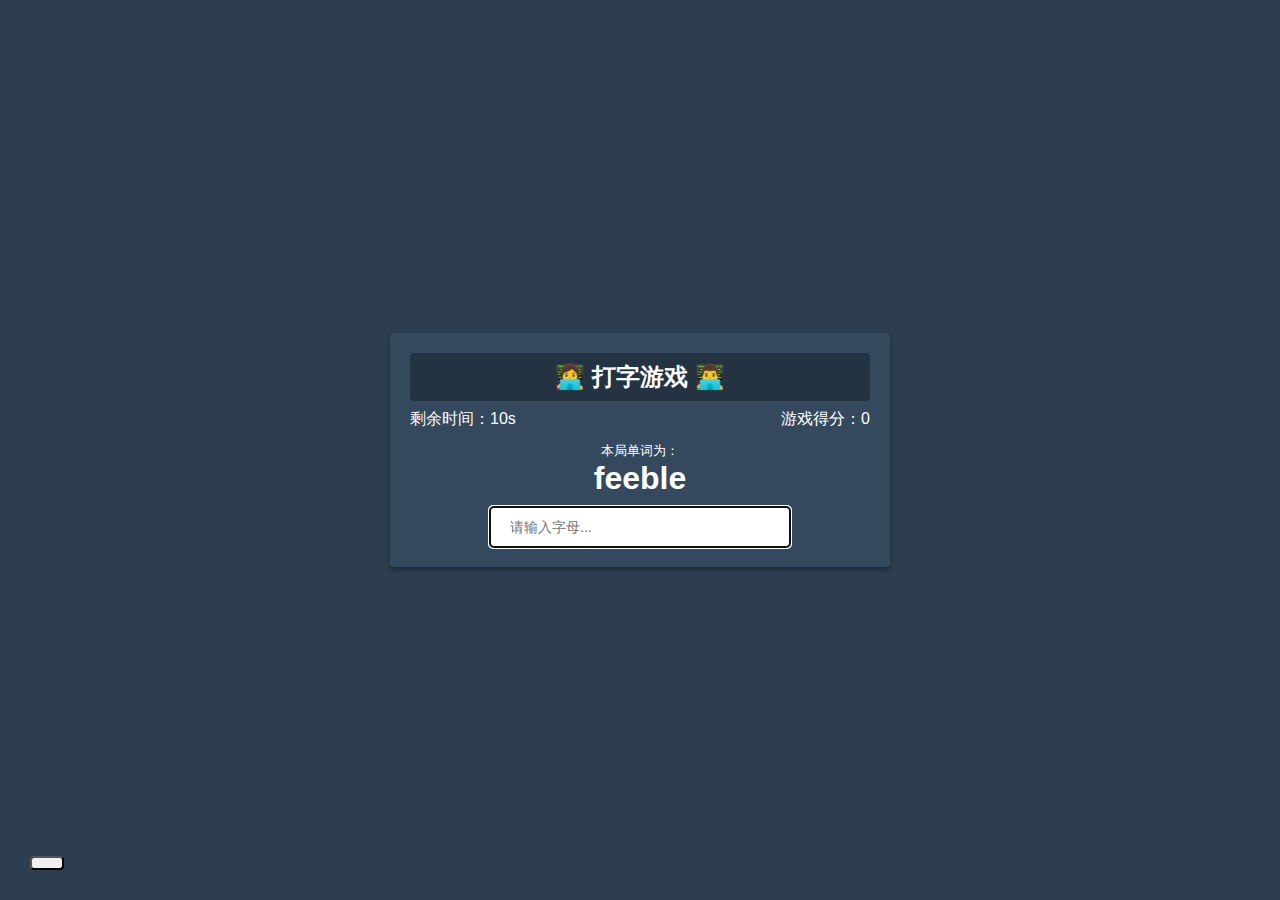
==== commit 87b495fb: "typing_game" ====
--- a/index.html
+++ b/index.html
@@ -5,23 +5,38 @@
     <meta name="viewport"
           content="width=device-width, user-scalable=no, initial-scale=1.0, maximum-scale=1.0, minimum-scale=1.0">
     <meta http-equiv="X-UA-Compatible" content="ie=edge">
+    <title>打字小游戏</title>
     <link rel="stylesheet" href="./style.css">
-    <title>我的博客</title>
+    <link rel="stylesheet" href="https://cdnjs.cloudflare.com/ajax/libs/font-awesome/5.14.0/css/all.min.css" integrity="sha512-1PKOgIY59xJ8Co8+NE6FZ+LOAZKjy+KY8iq0G4B3CyeY6wYHN3yt9PW0XpSriVlkMXe40PTKnXrLnZ9+fkDaog==" crossorigin="anonymous" />
 </head>
 <body>
-    <h1>我的博客</h1>
-
-    <div class="filter-container">
-        <input type="text" id="filter" class="filter" placeholder="查询贴子...">
+    <button id="settings-btn" class="settings-btn">
+        <i class="fas fa-cog"></i>
+    </button>
+    <div id="settings" class="settings hide">
+        <form id="settings-form">
+            <div>
+                <label for="difficulty">难度设置</label>
+                <select id="difficulty">
+                    <option value="easy">简单</option>
+                    <option value="medium">中等</option>
+                    <option value="hard">较难</option>
+                </select>
+            </div>
+        </form>
     </div>
 
-    <div class="posts-container" id="posts-container">
-    </div>
+    <div class="container">
+        <h2>👩‍💻 打字游戏 👨‍💻</h2>
+        <small>本局单词为：</small>
 
-    <div class="loader">
-        <div class="circle"></div>
-        <div class="circle"></div>
-        <div class="circle"></div>
+        <h1 id="word"></h1>
+
+        <input type="text" id="text" autocomplete="off" placeholder="请输入字母...">
+        <p class="time-container">剩余时间：<span id="time">10s</span></p>
+        <p class="score-container">游戏得分：<span id="score">0</span></p>
+
+        <div id="end-game-container" class="end-game-container"></div>
     </div>
 
     <script src="./main.js"></script>
--- a/style.css
+++ b/style.css
@@ -3,110 +3,112 @@
 }
 
 body{
-    background-color: #296ca8;
-    color: #fff;
-    font-family: Arial, Helvetica, sans-serif;
+    background-color:#2c3e50;
     display: flex;
-    flex-direction: column;
+    align-items: center;
     justify-content: center;
-    align-items: center;
     min-height: 100vh;
     margin: 0;
-    padding-bottom: 100px;
+    font-family: Arial, Helvetica, sans-serif;
+}
+
+button{
+    cursor: pointer;
+    font-size: 14px;
+    border-radius: 4px;
+    padding: 5px 15px;
+}
+
+select{
+    width: 200px;
+    padding: 5px;
+    appearance: none;
+    -webkit-appearance: none;
+    -moz-appearance: none;
+}
+
+select:focus,button:focus{
+    outline: 0;
+}
+
+.settings-btn{
+    position:absolute;
+    bottom: 30px;
+    left: 30px;
+}
+
+.settings{
+    position: absolute;
+    top:0;
+    left: 0;
+    width: 100%;
+    background: rgba(0,0,0,.3);
+    height: 70px;
+    color: #fff;
+    display: flex;
+    align-items: center;
+    justify-content: center;
+    transform: translateY(0);
+    transition: transform .3s ease-in-out;
+}
+
+.settings.hide{
+    transform: translateY(-100%);
+}
+
+.container{
+    background-color: #34495e;
+    padding: 20px;
+    border-radius: 4px;
+    color: #fff;
+    box-shadow: 0 3px 5px rgba(0,0,0,.3);
+    position: relative;
+    width: 500px;
+    text-align: center;
+}
+
+h2{
+    background-color: rgba(0,0,0,.3);
+    padding:8px;
+    border-radius: 4px;
+    margin: 0 0 40px;
 }
 
 h1{
-    margin-bottom: 0;
-    text-align: center;
-}
-
-.filter-container{
-    margin-top: 20px;
-    width: 80vw;
-    max-width: 800px;
-}
-
-.filter{
-    width: 100%;
-    padding: 12px;
-    font-size: 16px;
-}
-
-.post{
-    position: relative;
-    background-color: #4992d3;
-    box-shadow: 0 2px 4px rgba(0,0,0,.3);
-    border-radius: 3px;
-    padding: 20px;
-    margin: 40px 0;
-    width: 80vw;
-    max-width: 800px;
-    display: flex;
-}
-
-.post-title{
     margin: 0;
 }
 
-.post-body{
-    margin: 15px 0 0;
-    line-height: 1.3;
+input{
+    border: 0;
+    border-radius: 4px;
+    font-size: 14px;
+    width: 300px;
+    padding:12px 20px;
+    margin-top: 10px;
 }
 
-.post-info{
-    margin-left: 20px;
+.time-container{
+    position: absolute;
+    top: 60px;
+    left: 20px;
 }
 
-.post .number{
+.score-container{
     position: absolute;
-    top: -15px;
-    left: -15px;
-    font-size: 15px;
-    width: 40px;
-    height: 40px;
-    border-radius: 50%;
-    background-color: #fff;
-    color: #296ca8;
-    display: flex;
-    justify-content: center;
-    align-items: center;
-    padding: 7px 10px;
+    top: 60px;
+    right: 20px;
 }
 
-.loader{
-    opacity: 0;
-    display: flex;
-    position: fixed;
-    bottom: 50px;
-    transition: opacity .3s ease-in;
-}
-
-.loader.show{
-    opacity: 1;
-}
-
-.circle{
-    background: #fff;
-    width: 10px;
-    height: 10px;
-    border-radius: 50%;
-    margin: 5px;
-    animation: bounce .5s ease-in infinite;
-}
-
-.circle:nth-of-type(2){
-    animation-delay: .1s;
-}
-
-.circle:nth-of-type(3){
-    animation-delay: .2s;
-}
-
-@keyframes bounce {
-    0%,100%{
-        transform: translateY(0);
-    }
-    50%{
-        transform: translateY(-10px);
-    }
+.end-game-container{
+    background: inherit;
+    display: none;
+    align-items: center;
+    justify-content: center;
+    flex-direction: column;
+    position: absolute;
+    top: 0;
+    left: 0;
+    width: 100%;
+    height: 100%;
+    z-index: 1;
 }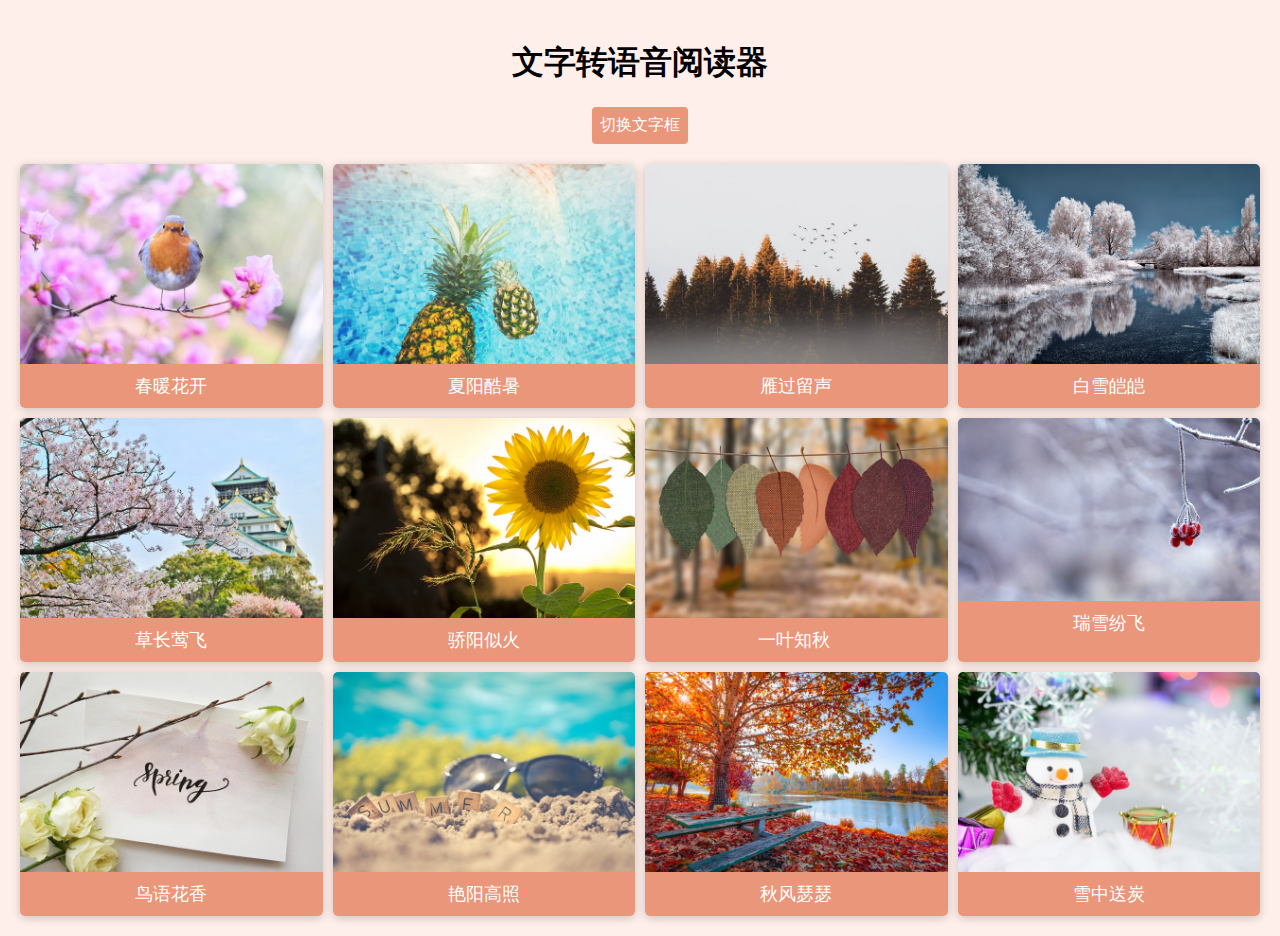
==== commit 360dc5cf: "speech_text_reader" ====
--- a/index.html
+++ b/index.html
@@ -1,42 +1,28 @@
-<!doctype html>
+<!DOCTYPE html>
 <html lang="en">
 <head>
     <meta charset="UTF-8">
-    <meta name="viewport"
-          content="width=device-width, user-scalable=no, initial-scale=1.0, maximum-scale=1.0, minimum-scale=1.0">
-    <meta http-equiv="X-UA-Compatible" content="ie=edge">
-    <title>打字小游戏</title>
+    <meta name="viewport" content="width=device-width, initial-scale=1.0">
+    <title>文字转语音阅读器</title>
     <link rel="stylesheet" href="./style.css">
-    <link rel="stylesheet" href="https://cdnjs.cloudflare.com/ajax/libs/font-awesome/5.14.0/css/all.min.css" integrity="sha512-1PKOgIY59xJ8Co8+NE6FZ+LOAZKjy+KY8iq0G4B3CyeY6wYHN3yt9PW0XpSriVlkMXe40PTKnXrLnZ9+fkDaog==" crossorigin="anonymous" />
 </head>
 <body>
-    <button id="settings-btn" class="settings-btn">
-        <i class="fas fa-cog"></i>
-    </button>
-    <div id="settings" class="settings hide">
-        <form id="settings-form">
-            <div>
-                <label for="difficulty">难度设置</label>
-                <select id="difficulty">
-                    <option value="easy">简单</option>
-                    <option value="medium">中等</option>
-                    <option value="hard">较难</option>
-                </select>
+    <div class="container">
+        <h1>文字转语音阅读器</h1>
+        <button id="toggle" class="btn btn-toggle">
+            切换文字框
+        </button>
+
+        <div class="text-box" id="text-box">
+            <div id="close" class="close">
+                X
             </div>
-        </form>
-    </div>
-
-    <div class="container">
-        <h2>👩‍💻 打字游戏 👨‍💻</h2>
-        <small>本局单词为：</small>
-
-        <h1 id="word"></h1>
-
-        <input type="text" id="text" autocomplete="off" placeholder="请输入字母...">
-        <p class="time-container">剩余时间：<span id="time">10s</span></p>
-        <p class="score-container">游戏得分：<span id="score">0</span></p>
-
-        <div id="end-game-container" class="end-game-container"></div>
+            <h3>选择输出语音</h3>
+            <select id="voices"></select>
+            <textarea id="text" placeholder="请输入阅读文字..."></textarea>
+            <button id="read" class="btn">阅读文字</button>
+        </div>
+        <main></main>
     </div>
 
     <script src="./main.js"></script>
--- a/style.css
+++ b/style.css
@@ -3,112 +3,141 @@
 }
 
 body{
-    background-color:#2c3e50;
-    display: flex;
-    align-items: center;
-    justify-content: center;
+    background: #ffefea;
+    font-family: Arial, Helvetica, sans-serif;
     min-height: 100vh;
     margin: 0;
-    font-family: Arial, Helvetica, sans-serif;
 }
 
-button{
-    cursor: pointer;
-    font-size: 14px;
-    border-radius: 4px;
-    padding: 5px 15px;
+h1{
+    text-align: center;
 }
 
-select{
-    width: 200px;
-    padding: 5px;
-    appearance: none;
-    -webkit-appearance: none;
-    -moz-appearance: none;
+.container{
+    margin: 0 auto;
+    padding: 20px;
 }
 
-select:focus,button:focus{
+.btn{
+    cursor: pointer;
+    background: darksalmon;
+    border: 0;
+    border-radius: 4px;
+    color: #fff;
+    font-size: 16px;
+    padding: 8px;
+}
+
+.btn:active{
+    transform: scale(0.98);
+}
+
+.btn:focus,select:focus{
     outline: 0;
 }
 
-.settings-btn{
-    position:absolute;
-    bottom: 30px;
-    left: 30px;
+.btn-toggle{
+    display: block;
+    margin: auto;
+    margin-bottom: 20px;
 }
 
-.settings{
+.text-box{
+    width: 70%;
     position: absolute;
-    top:0;
-    left: 0;
-    width: 100%;
-    background: rgba(0,0,0,.3);
-    height: 70px;
+    top: 30%;
+    left: 50%;
+    background: #333;
     color: #fff;
-    display: flex;
-    align-items: center;
-    justify-content: center;
-    transform: translateY(0);
-    transition: transform .3s ease-in-out;
+    transform: translate(-50%,-800px);
+    padding: 20px;
+    border-radius: 5px;
+    /*transition: transform 1s ease-in-out;*/
 }
 
-.settings.hide{
-    transform: translateY(-100%);
+.text-box.show{
+    transform: translate(-50%,0);
 }
 
-.container{
-    background-color: #34495e;
-    padding: 20px;
-    border-radius: 4px;
+.text-box select{
+    background: darksalmon;
+    border: 0;
     color: #fff;
-    box-shadow: 0 3px 5px rgba(0,0,0,.3);
-    position: relative;
-    width: 500px;
-    text-align: center;
+    font-size: 12px;
+    height: 30px;
+    width: 100%;
 }
 
-h2{
-    background-color: rgba(0,0,0,.3);
-    padding:8px;
+.text-box textarea{
+    border: 1px #dadada solid;
     border-radius: 4px;
-    margin: 0 0 40px;
+    font-size: 16px;
+    padding: 8px;
+    margin: 15px 0;
+    width: 100%;
+    height: 150px;
 }
 
-h1{
-    margin: 0;
+.text-box .btn{
+    width: 100%;
 }
 
-input{
-    border: 0;
-    border-radius: 4px;
-    font-size: 14px;
-    width: 300px;
-    padding:12px 20px;
-    margin-top: 10px;
+.text-box .close{
+    float: right;
+    text-align: right;
+    cursor: pointer;
 }
 
-.time-container{
-    position: absolute;
-    top: 60px;
-    left: 20px;
+main{
+    display: grid;
+    grid-template-columns: repeat(4,1fr);
+    grid-gap: 10px;
 }
 
-.score-container{
-    position: absolute;
-    top: 60px;
-    right: 20px;
+.box{
+    box-shadow: 0 2px 10px rgba(0,0,0,.2);
+    border-radius: 5px;
+    cursor: pointer;
+    display: flex;
+    flex-direction: column;
+    overflow: hidden;
+    transition: box-shadow .2s ease-out;
 }
 
-.end-game-container{
-    background: inherit;
-    display: none;
-    align-items: center;
-    justify-content: center;
-    flex-direction: column;
-    position: absolute;
-    top: 0;
-    left: 0;
+.box.active{
+    box-shadow: 0 2px 10px 5px darksalmon;
+}
+
+.box img{
     width: 100%;
+    object-fit: cover;
+    height: 200px;
+}
+
+.box .info{
+    background-color: darksalmon;
+    color: #fff;
+    font-size: 18px;
+    margin: 0;
+    padding: 10px;
+    text-align: center;
     height: 100%;
-    z-index: 1;
+}
+
+@media (max-width: 1100px) {
+    main{
+        grid-template-columns: repeat(3,1fr);
+    }
+}
+
+@media (max-width: 760px) {
+    main{
+        grid-template-columns: repeat(2,1fr);
+    }
+}
+
+@media (max-width: 500px) {
+    main{
+        grid-template-columns: 1fr;
+    }
 }